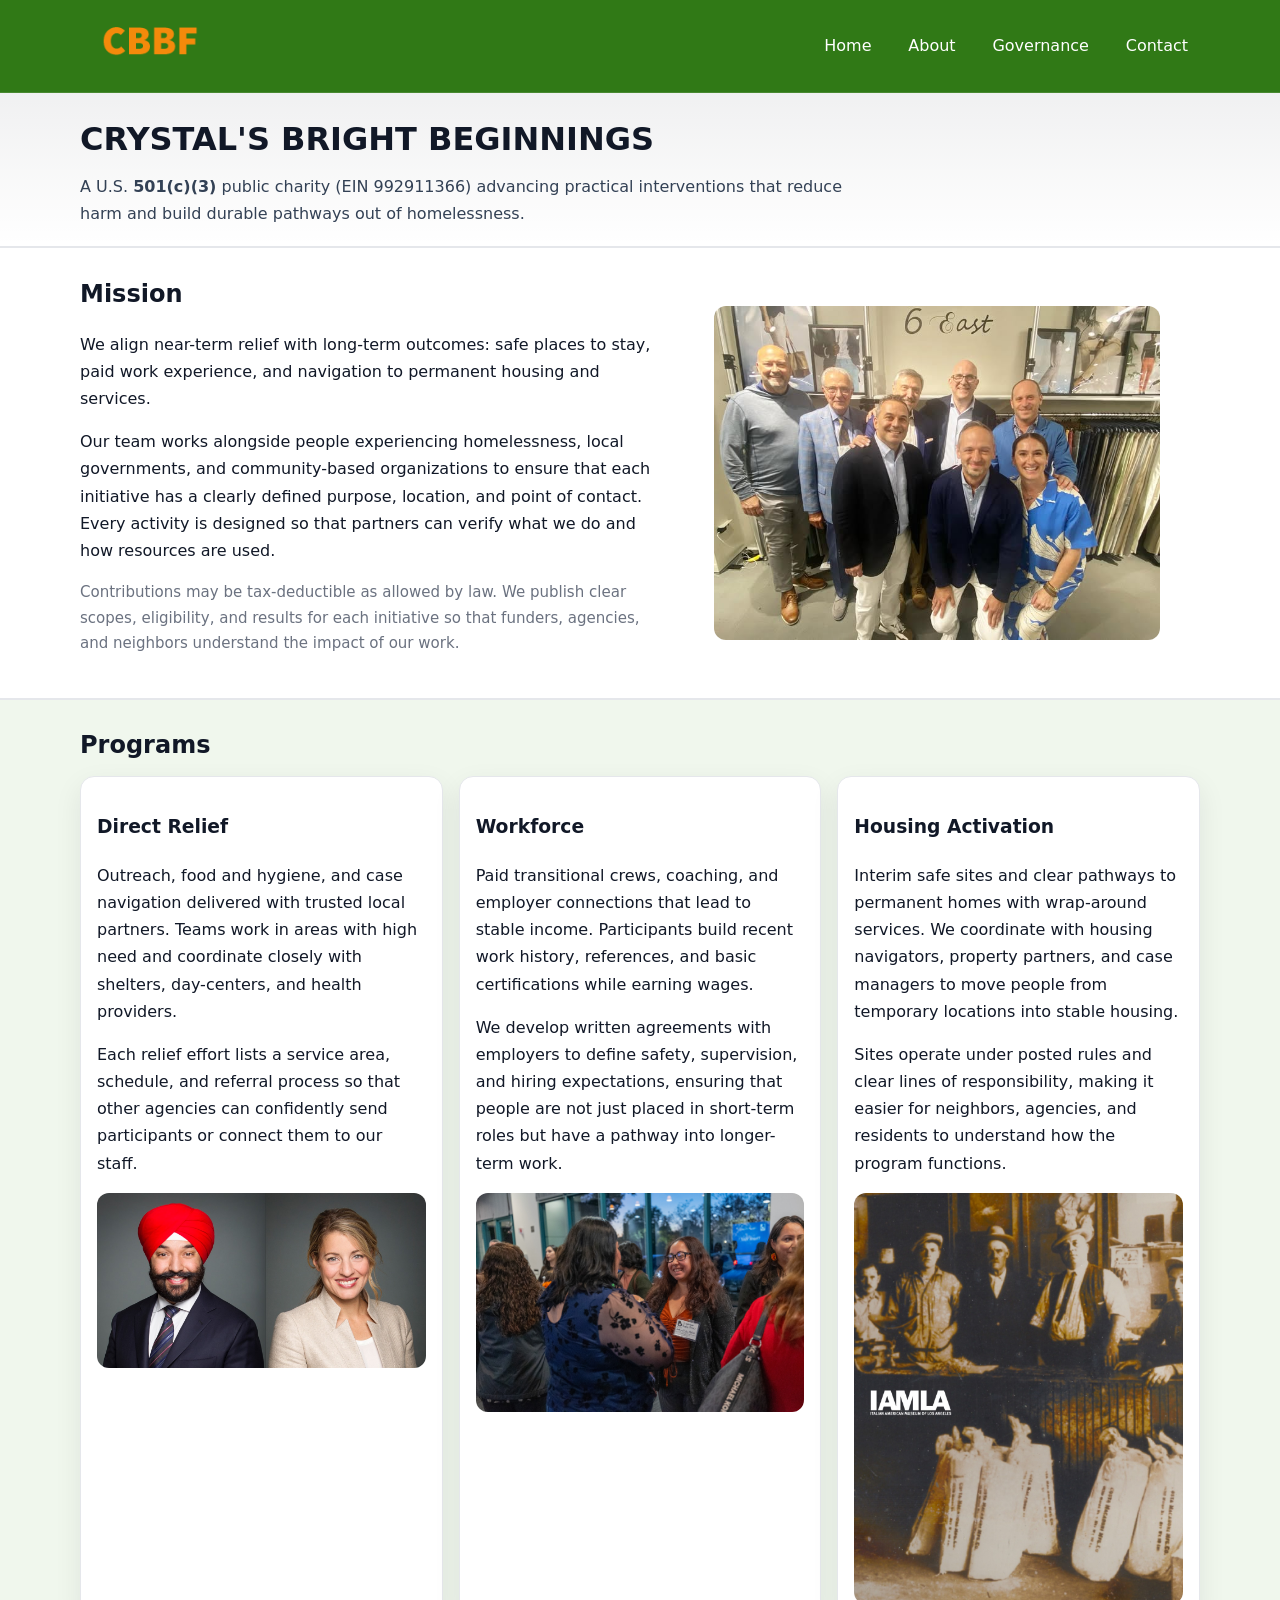
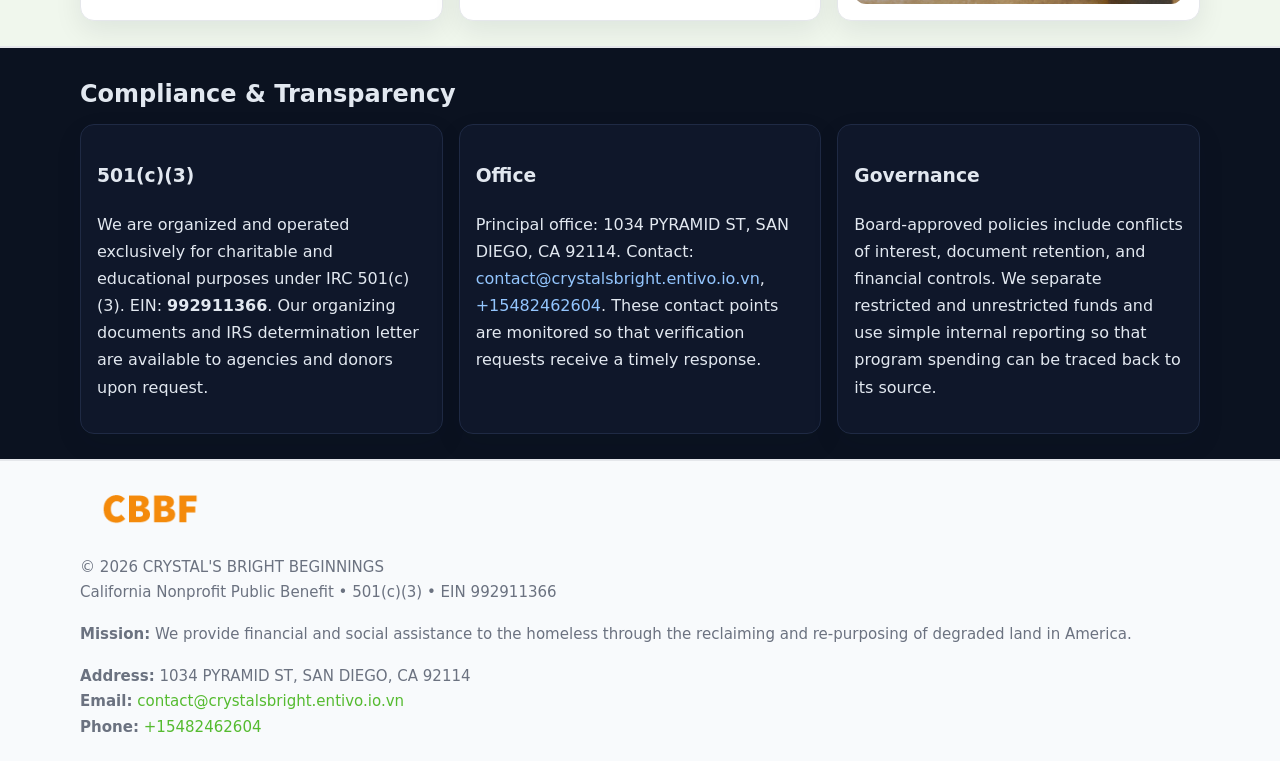
==== index.html @ e1059cdb "Initial commit" ====
<!doctype html>
<html lang="en">
<head>
<meta charset="utf-8"/><meta name="viewport" content="width=device-width,initial-scale=1"/>
<title>CRYSTAL'S BRIGHT BEGINNINGS – Nonprofit • 2025</title>
<link rel="stylesheet" href="assets/styles.css"/><link rel="icon" href="images/logo.png">
<meta name="data-ein" content="992911366"><meta name="data-name" content="CRYSTAL'S BRIGHT BEGINNINGS">
<meta name="data-email" content="contact@crystalsbright.entivo.io.vn"><meta name="data-phone" content="+15482462604">
<meta name="data-address" content="1034 PYRAMID ST,
SAN DIEGO, CA 92114"><meta name="data-map" content="1034+PYRAMID+ST,+SAN+DIEGO,+CA+92114">
  <meta name="description" content="Our nonprofit strengthens the community with programs focused on community services, education, and direct relief.">
</head>
<body>
<div style="position:absolute;left:-9999px;top:-9999px;opacity:0" data-uniq="{{UNIQUE_BLOB}}">
  <span>Our nonprofit strengthens the community with programs focused on community services, education, and direct relief.</span><svg width="12" height="12" viewBox="0 0 12 12" xmlns="http://www.w3.org/2000/svg"><circle cx="6" cy="6" r="5" fill="#2b6cb0"/></svg><img src="images/community.jpg" width="1" height="1" alt="" loading="lazy"/>
</div>

<header>
  <div class="header-wrap">
    <a href="index.html"><img src="images/logo.png" alt="CRYSTAL'S BRIGHT BEGINNINGS logo" style="width:140px"></a>
    <nav><a class="active" href="index.html">Home</a><a href="about.html">About</a><a href="governance.html">Governance</a><a href="contact.html">Contact</a></nav>
  </div>
</header>

<div class="tagline">
  <div class="container">
    <h1>CRYSTAL'S BRIGHT BEGINNINGS</h1>
    <p class="c4120f659ed">
      A U.S. <strong>501(c)(3)</strong> public charity (EIN 992911366) advancing practical interventions that
      reduce harm and build durable pathways out of homelessness.
    </p>
  </div>
</div>

<main>
  <section class="band">
    <div class="container c1fff2bf93d">
      <div>
        <h2>Mission</h2>
        <p>We align near-term relief with long-term outcomes: safe places to stay, paid work experience, and navigation to permanent housing and services.</p>
        <p>Our team works alongside people experiencing homelessness, local governments, and community-based organizations to ensure that each initiative has a clearly defined purpose, location, and point of contact. Every activity is designed so that partners can verify what we do and how resources are used.</p>
        <p class="small">Contributions may be tax-deductible as allowed by law. We publish clear scopes, eligibility, and results for each initiative so that funders, agencies, and neighbors understand the impact of our work.</p>
      </div>
      <figure><img src="images/hero.jpg" alt="Mission in action"></figure>
    </div>
  </section>

  <section class="band soft">
    <div class="container">
      <h2>Programs</h2>
      <div class="cards">
        <article class="c4c4335bbc9">
          <h3>Direct Relief</h3>
          <p>Outreach, food and hygiene, and case navigation delivered with trusted local partners. Teams work in areas with high need and coordinate closely with shelters, day-centers, and health providers.</p>
          <p>Each relief effort lists a service area, schedule, and referral process so that other agencies can confidently send participants or connect them to our staff.</p>
          <img src="images/relief.jpg" alt="Direct relief program">
        </article>
        <article class="c4c4335bbc9">
          <h3>Workforce</h3>
          <p>Paid transitional crews, coaching, and employer connections that lead to stable income. Participants build recent work history, references, and basic certifications while earning wages.</p>
          <p>We develop written agreements with employers to define safety, supervision, and hiring expectations, ensuring that people are not just placed in short-term roles but have a pathway into longer-term work.</p>
          <img src="images/jobs.jpg" alt="Workforce and job preparation">
        </article>
        <article class="c4c4335bbc9">
          <h3>Housing Activation</h3>
          <p>Interim safe sites and clear pathways to permanent homes with wrap-around services. We coordinate with housing navigators, property partners, and case managers to move people from temporary locations into stable housing.</p>
          <p>Sites operate under posted rules and clear lines of responsibility, making it easier for neighbors, agencies, and residents to understand how the program functions.</p>
          <img src="images/land.jpg" alt="Housing activation and safe sites">
        </article>
      </div>
    </div>
  </section>

  <section class="band dark">
    <div class="container">
      <h2>Compliance & Transparency</h2>
      <div class="cards">
        <div class="c4c4335bbc9 dark">
          <h3>501(c)(3)</h3>
          <p>We are organized and operated exclusively for charitable and educational purposes under IRC 501(c)(3). EIN: <strong>992911366</strong>. Our organizing documents and IRS determination letter are available to agencies and donors upon request.</p>
        </div>
        <div class="c4c4335bbc9 dark">
          <h3>Office</h3>
          <p>Principal office: 1034 PYRAMID ST,
SAN DIEGO, CA 92114. Contact: <a href="mailto:contact@crystalsbright.entivo.io.vn">contact@crystalsbright.entivo.io.vn</a>, <a href="tel:+15482462604">+15482462604</a>. These contact points are monitored so that verification requests receive a timely response.</p>
        </div>
        <div class="c4c4335bbc9 dark">
          <h3>Governance</h3>
          <p>Board-approved policies include conflicts of interest, document retention, and financial controls. We separate restricted and unrestricted funds and use simple internal reporting so that program spending can be traced back to its source.</p>
        </div>
      </div>
    </div>
  </section>

  <footer>
    <div class="container grid">
      <div><img src="images/logo.png" alt="" style="width:140px;margin-bottom:.6rem">
        <div class="small">© <span id="year"></span> CRYSTAL'S BRIGHT BEGINNINGS</div>
        <div class="small">California Nonprofit Public Benefit • 501(c)(3) • EIN 992911366</div>
      </div>
      <div><div class="small"><strong>Mission:</strong> We provide financial and social assistance to the homeless through the reclaiming and re-purposing of degraded land in America.</div></div>
      <div><div class="small"><strong>Address:</strong> 1034 PYRAMID ST,
SAN DIEGO, CA 92114<br><strong>Email:</strong> <a href="mailto:contact@crystalsbright.entivo.io.vn">contact@crystalsbright.entivo.io.vn</a><br><strong>Phone:</strong> <a href="tel:+15482462604">+15482462604</a></div></div>
    </div>
  </footer>
</main>

<!-- color/skin -->
<script>(function(){function g(n){const e=document.querySelector('meta[name="'+n+'"]');return e?e.content:''}
function h(s){let x=2166136261>>>0;for(let i=0;i<s.length;i++){x^=s.charCodeAt(i);x=(x*16777619)>>>0}return x>>>0}
let k=(g('data-ein')||'').replace(/\D+/g,'');if(!k)k=g('data-name')||location.hostname||'d';
const key=h(String(k)),H=key%360,S=55+(key%20),L=46;
const r=document.documentElement;r.style.setProperty('--brand',`hsl(${H} ${S}% ${L}%)`);
r.style.setProperty('--brand-ink',`hsl(${H} ${Math.min(95,S+10)}% ${Math.max(22,L-18)}%)`);
r.style.setProperty('--soft',`hsl(${H} ${Math.max(40,S-25)}% 95%)`);
const y=document.getElementById('year'); if(y) y.textContent=new Date().getFullYear();})();</script>
</body>
</html>
---- assets/styles.css ----
:root{
  --ink:#111827; --muted:#6b7280; --paper:#ffffff; --line:#e5e7eb;
  --brand:#0ea5e9; --brand-ink:#0369a1; --soft:#ecfeff;
  --radius:14px; --shadow:0 10px 28px rgba(17,24,39,.08)
}
*{box-sizing:border-box}
html,body{height:100%}
body{
  margin:0;background:var(--paper);color:var(--ink);
  font-family:Inter,system-ui,-apple-system,Segoe UI,Roboto,Arial,sans-serif;
  line-height:1.7
}
a{color:var(--brand);text-decoration:none}
a:hover{text-decoration:underline}
img{max-width:100%;display:block;border-radius:12px}

header{
  background:var(--brand-ink);color:#fff;border-bottom:1px solid rgba(255,255,255,.12)
}
.header-wrap{
  width:min(1120px,94%);margin:0 auto;display:flex;align-items:center;
  justify-content:space-between;padding:.9rem 0
}
.header-wrap nav a{color:#fff;margin-left:.8rem;padding:.5rem .75rem;border-radius:10px}
.header-wrap nav a:hover{background:rgba(255,255,255,.1);text-decoration:none}

.tagline{
  background:linear-gradient(180deg,rgba(2,6,23,.06),transparent);
  border-bottom:1px solid var(--line)
}
.tagline .container{width:min(1120px,94%);margin:0 auto;padding:1.2rem 0}
.tagline h1{margin:0;font-size:2rem}
.tagline .c4120f659ed{margin:.4rem 0 0 0;max-width:78ch;color:#334155}

main{min-height:100svh;display:flex;flex-direction:column}
.section{padding:1.6rem 0}
.container{width:min(1120px,94%);margin-inline:auto}
h2{font-size:1.5rem;margin:0 0 .6rem 0}

.band{padding:1.6rem 0;border-top:1px solid var(--line);border-bottom:1px solid var(--line)}
.band.soft{background:var(--soft)}
.band.dark{background:#0b1220;color:#e2e8f0}
.band.dark a{color:#93c5fd}

.grid{display:grid;gap:1.1rem}
.two{grid-template-columns:1fr}
.cards{display:grid;grid-template-columns:1fr;gap:1rem}
.c4c4335bbc9{background:#fff;border:1px solid var(--line);border-radius:14px;padding:1rem;box-shadow:var(--shadow)}
.c4c4335bbc9.dark{background:#0f172a;color:#e2e8f0;border-color:#1f2a44}

.c1fff2bf93d{display:grid;grid-template-columns:1fr;gap:1rem;align-items:center}
dl.facts{display:grid;grid-template-columns:1fr;gap:.5rem}
dl.facts dt{font-weight:700}
dl.facts dd{margin:0;color:var(--muted)}

.c9c5edea0ac{display:grid;grid-template-columns:1fr;gap:.9rem}
label{display:grid;gap:.35rem;font-weight:600}
input,textarea{
  width:100%;padding:.75rem .85rem;border:1px solid #cbd5e1;border-radius:12px;font:inherit
}
input:focus,textarea:focus{outline:2px solid var(--soft);border-color:var(--brand)}
.cfc41641db1{display:inline-block;padding:.75rem 1rem;border:1px solid #cbd5e1;border-radius:12px;background:#fff}
.cfc41641db1:hover{box-shadow:var(--shadow)}
.btn-primary{background:var(--brand);border-color:var(--brand);color:#fff}

.map-embed iframe{width:100%;aspect-ratio:16/9;border:0;border-radius:12px;box-shadow:var(--shadow)}
.small{font-size:.94rem;color:var(--muted)}

footer{border-top:1px solid var(--line);background:#f8fafc;margin-top:auto}
footer .grid{display:grid;grid-template-columns:1fr;gap:1rem;padding:1.3rem 0}

@media(min-width:920px){
  .two{grid-template-columns:1.25fr 1fr}
  .c1fff2bf93d{grid-template-columns:1.1fr 1fr}
  .cards{grid-template-columns:repeat(3,1fr)}
}
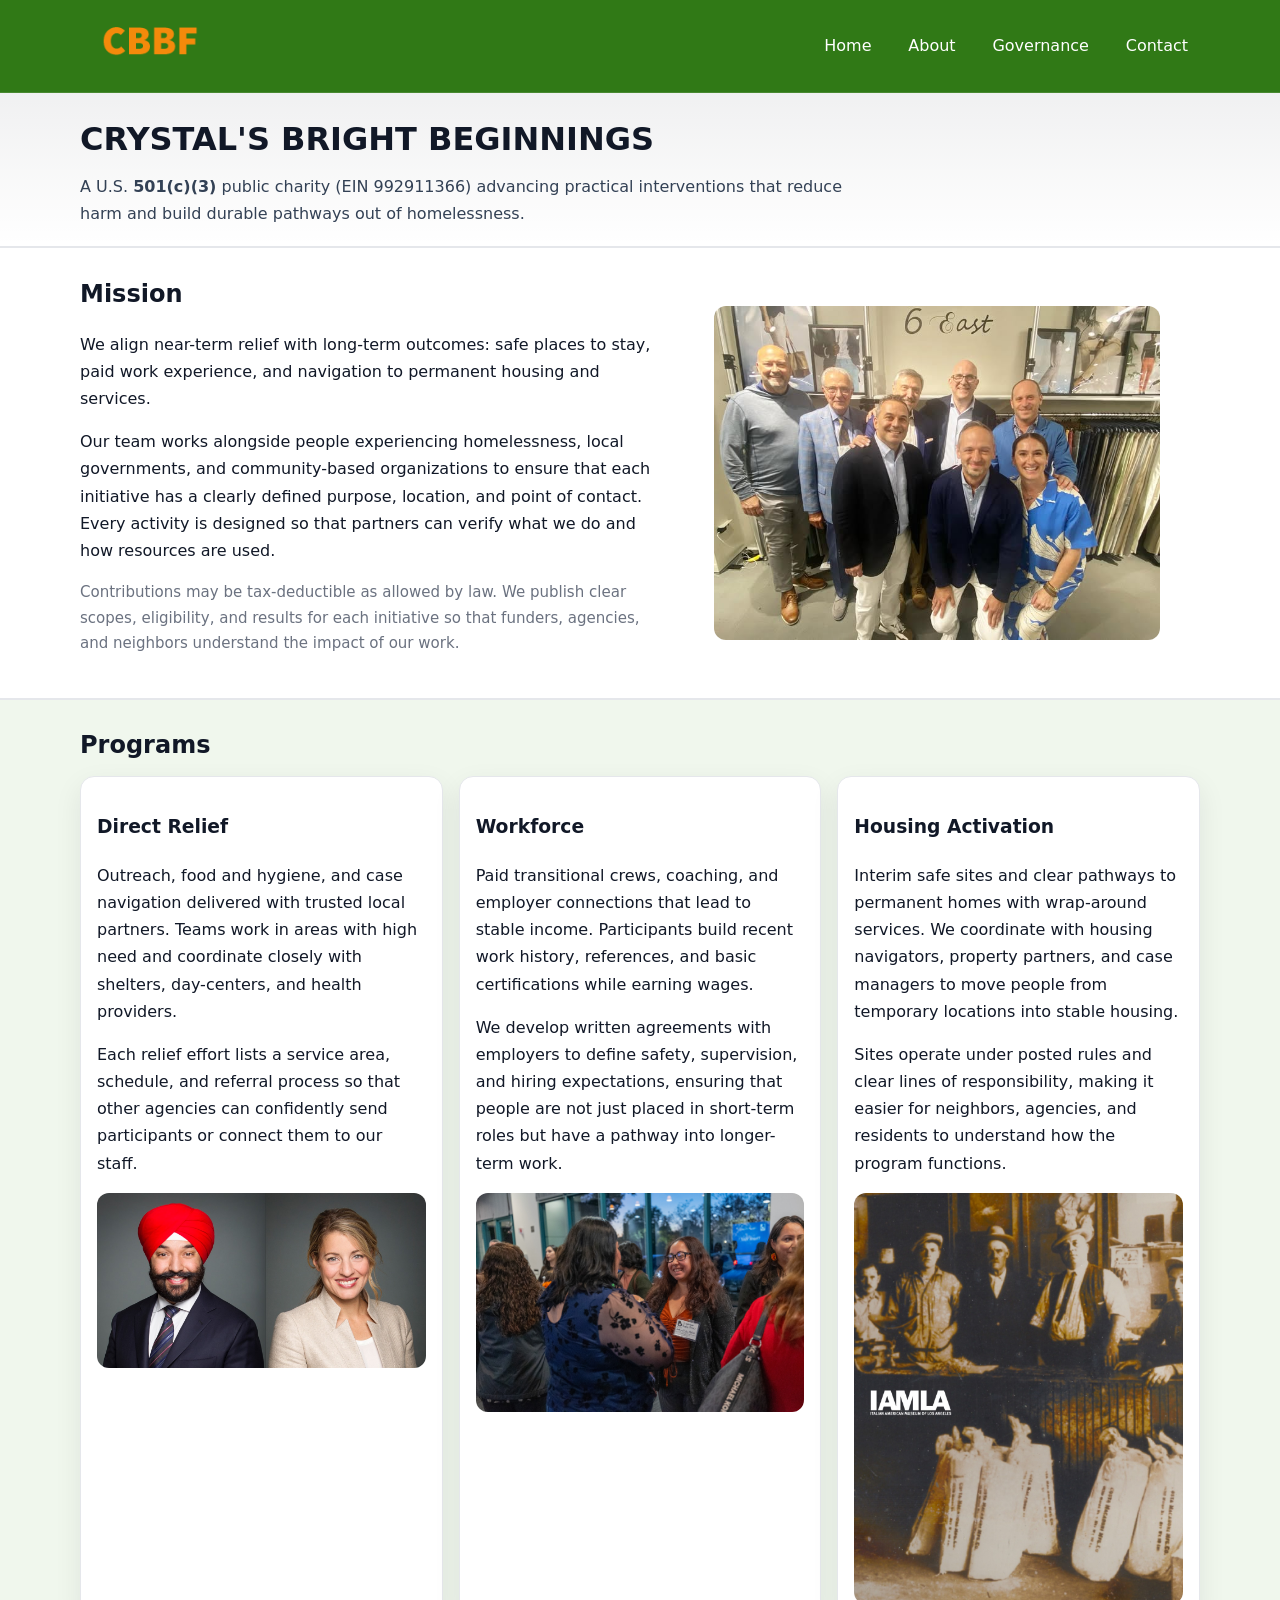
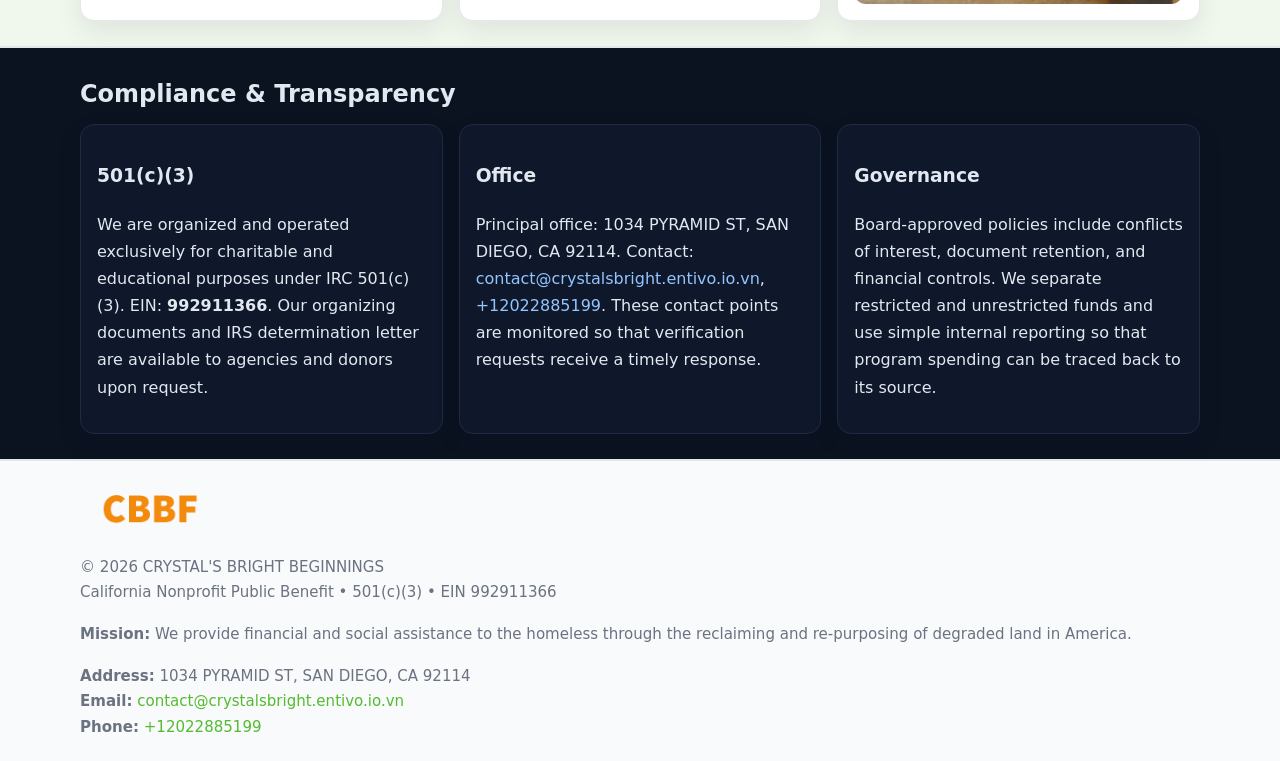
==== commit 2e1c139e: "Update phone number to +12022885199 (auto script)" ====
--- a/index.html
+++ b/index.html
@@ -82,7 +82,7 @@
         <div class="c4c4335bbc9 dark">
           <h3>Office</h3>
           <p>Principal office: 1034 PYRAMID ST,
-SAN DIEGO, CA 92114. Contact: <a href="mailto:contact@crystalsbright.entivo.io.vn">contact@crystalsbright.entivo.io.vn</a>, <a href="tel:+15482462604">+15482462604</a>. These contact points are monitored so that verification requests receive a timely response.</p>
+SAN DIEGO, CA 92114. Contact: <a href="mailto:contact@crystalsbright.entivo.io.vn">contact@crystalsbright.entivo.io.vn</a>, <a href="tel:+12022885199">+12022885199</a>. These contact points are monitored so that verification requests receive a timely response.</p>
         </div>
         <div class="c4c4335bbc9 dark">
           <h3>Governance</h3>
@@ -100,7 +100,7 @@
       </div>
       <div><div class="small"><strong>Mission:</strong> We provide financial and social assistance to the homeless through the reclaiming and re-purposing of degraded land in America.</div></div>
       <div><div class="small"><strong>Address:</strong> 1034 PYRAMID ST,
-SAN DIEGO, CA 92114<br><strong>Email:</strong> <a href="mailto:contact@crystalsbright.entivo.io.vn">contact@crystalsbright.entivo.io.vn</a><br><strong>Phone:</strong> <a href="tel:+15482462604">+15482462604</a></div></div>
+SAN DIEGO, CA 92114<br><strong>Email:</strong> <a href="mailto:contact@crystalsbright.entivo.io.vn">contact@crystalsbright.entivo.io.vn</a><br><strong>Phone:</strong> <a href="tel:+12022885199">+12022885199</a></div></div>
     </div>
   </footer>
 </main>
@@ -115,4 +115,4 @@
 r.style.setProperty('--soft',`hsl(${H} ${Math.max(40,S-25)}% 95%)`);
 const y=document.getElementById('year'); if(y) y.textContent=new Date().getFullYear();})();</script>
 </body>
-</html>
+</html>
